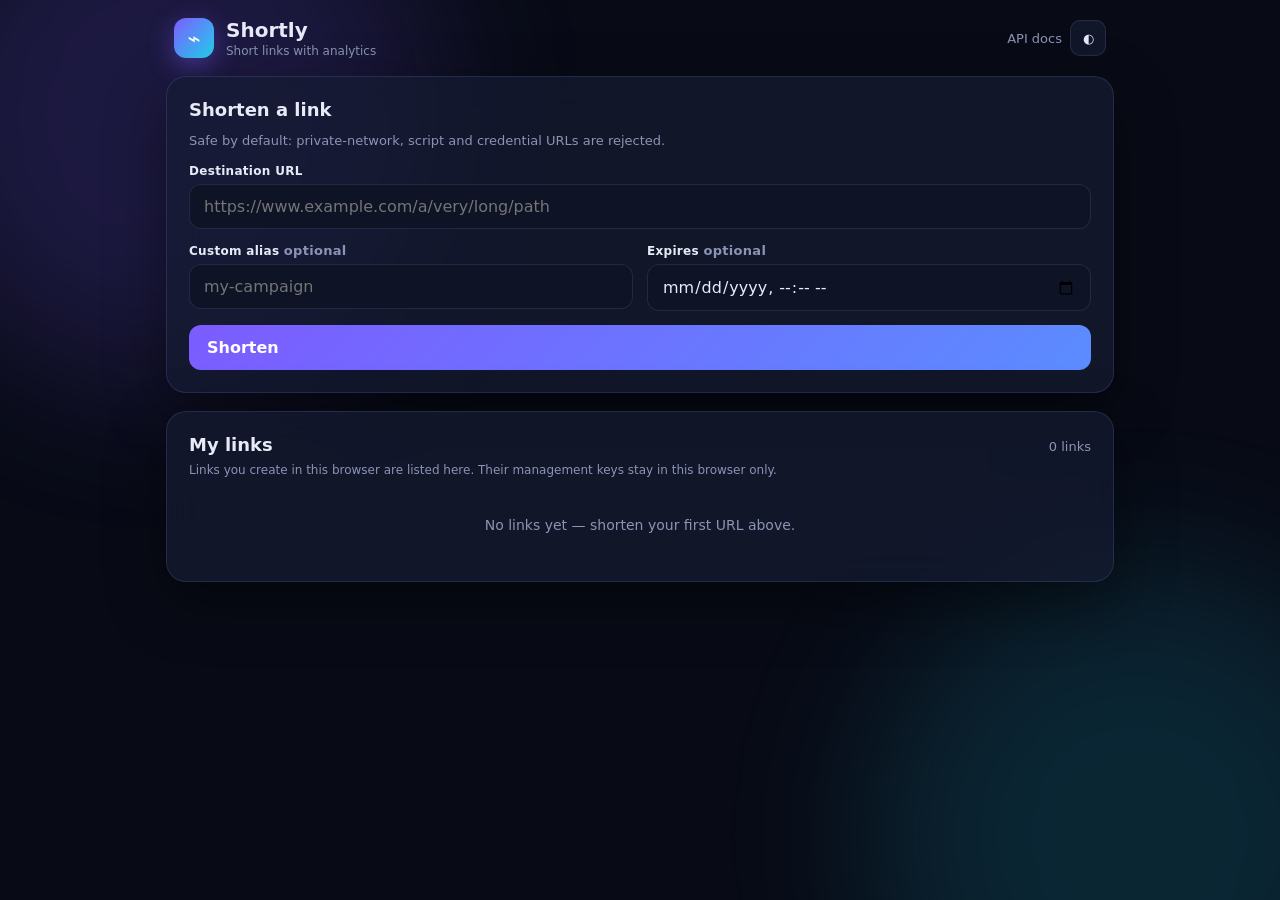
==== src/UrlShortener/UrlShortener.Api/wwwroot/ui/index.html @ 8083f528 "feat(shortener): web UI for creating, managing and analysing short links - Shortly UI served by the " ====
<!doctype html>
<html lang="en" data-theme="dark">
<head>
  <meta charset="utf-8">
  <meta name="viewport" content="width=device-width, initial-scale=1">
  <title>Shortly</title>
  <link rel="stylesheet" href="app.css">
</head>
<body>
  <div class="glow" aria-hidden="true"><span></span><span></span></div>

  <header class="bar">
    <div class="brand"><span class="mark" aria-hidden="true">⌁</span><div><h1>Shortly</h1><p>Short links with analytics</p></div></div>
    <nav class="row">
      <a class="link" href="/swagger" target="_blank" rel="noopener">API docs</a>
      <button class="icon" id="theme" type="button" aria-label="Toggle theme">◐</button>
    </nav>
  </header>

  <main class="wrap">
    <section class="card hero">
      <h2>Shorten a link</h2>
      <p class="muted">Safe by default: private-network, script and credential URLs are rejected.</p>
      <form id="createForm" autocomplete="off">
        <div class="field grow">
          <label for="url">Destination URL</label>
          <input id="url" type="url" required maxlength="2048" placeholder="https://www.example.com/a/very/long/path">
        </div>
        <div class="grid">
          <div class="field">
            <label for="alias">Custom alias <span class="muted">optional</span></label>
            <input id="alias" maxlength="32" pattern="[A-Za-z0-9_\-]{4,32}" placeholder="my-campaign">
          </div>
          <div class="field">
            <label for="expires">Expires <span class="muted">optional</span></label>
            <input id="expires" type="datetime-local">
          </div>
        </div>
        <button class="btn primary" type="submit" id="createBtn">Shorten</button>
      </form>
      <div id="result" class="result hidden">
        <div>
          <span class="muted">Your short link</span>
          <a id="resultLink" target="_blank" rel="noopener"></a>
        </div>
        <div class="row">
          <button class="btn" id="copyBtn" type="button">Copy</button>
          <a class="btn" id="openBtn" target="_blank" rel="noopener">Open</a>
        </div>
      </div>
    </section>

    <section class="card">
      <div class="head"><h2>My links</h2><span class="muted" id="count"></span></div>
      <p class="muted small">Links you create in this browser are listed here. Their management keys stay in this browser only.</p>
      <div id="links" class="links"></div>
    </section>

    <section class="card hidden" id="analytics">
      <div class="head"><h2 id="aTitle">Analytics</h2>
        <select id="window" aria-label="Window"><option value="7">7 days</option><option value="30">30 days</option><option value="90">90 days</option></select>
      </div>
      <div class="stats" id="stats"></div>
      <svg id="chart" role="img" aria-label="Daily clicks"></svg>
      <h3>Top referrers</h3>
      <ol id="referrers" class="referrers"></ol>
    </section>
  </main>

  <div id="toasts" class="toasts" aria-live="polite"></div>
  <script src="app.js"></script>
</body>
</html>
---- src/UrlShortener/UrlShortener.Api/wwwroot/ui/app.css ----
:root {
  --bg: #080b16; --card: rgba(22, 28, 50, 0.7); --stroke: rgba(148, 163, 255, 0.15); --text: #e8ebf7; --muted: #8c94b6;
  --accent: #7c5cff; --accent-2: #22d3ee; --ok: #34d399; --bad: #f87171; --warn: #fbbf24; --field: #0e1326;
  --shadow: 0 20px 60px rgba(0, 0, 0, 0.45); --font: "Inter", "Segoe UI", system-ui, sans-serif; --mono: "Cascadia Code", Consolas, monospace;
}
[data-theme="light"] {
  --bg: #eef1fb; --card: rgba(255, 255, 255, 0.82); --stroke: rgba(80, 90, 160, 0.16); --text: #141a33; --muted: #5d6585; --field: #fff;
  --shadow: 0 18px 50px rgba(40, 50, 110, 0.15);
}
* { box-sizing: border-box; }
body { margin: 0; font-family: var(--font); color: var(--text); background: var(--bg); min-height: 100vh; overflow-x: hidden; }
.glow { position: fixed; inset: 0; z-index: 0; pointer-events: none; filter: blur(80px); opacity: 0.55; }
.glow span { position: absolute; width: 42vw; height: 42vw; border-radius: 50%; animation: drift 20s ease-in-out infinite; }
.glow span:first-child { background: #7c5cff55; top: -12vw; left: -8vw; }
.glow span:last-child { background: #22d3ee40; bottom: -16vw; right: -10vw; animation-delay: -10s; }
@keyframes drift { 50% { transform: translate(5vw, 4vh) scale(1.12); } }

.bar { position: relative; z-index: 1; display: flex; justify-content: space-between; align-items: center; padding: 18px 24px; max-width: 980px; margin: 0 auto; }
.brand { display: flex; gap: 12px; align-items: center; }
.brand h1 { margin: 0; font-size: 20px; }
.brand p { margin: 2px 0 0; color: var(--muted); font-size: 12px; }
.mark { width: 40px; height: 40px; border-radius: 12px; display: grid; place-items: center; font-size: 22px; color: #fff;
  background: linear-gradient(135deg, var(--accent), var(--accent-2)); box-shadow: 0 8px 26px rgba(124, 92, 255, 0.45); animation: pulse 3s ease-in-out infinite; }
@keyframes pulse { 50% { transform: scale(1.06); } }
.row { display: flex; gap: 8px; align-items: center; flex-wrap: wrap; }
.link { color: var(--muted); text-decoration: none; font-size: 13px; }
.link:hover { color: var(--text); }

.wrap { position: relative; z-index: 1; max-width: 980px; margin: 0 auto; padding: 0 16px 48px; display: flex; flex-direction: column; gap: 18px; }
.card { background: var(--card); border: 1px solid var(--stroke); border-radius: 20px; padding: 22px; backdrop-filter: blur(18px); box-shadow: var(--shadow); animation: rise 0.4s ease both; }
.card h2 { margin: 0 0 4px; font-size: 18px; }
.card h3 { margin: 18px 0 8px; font-size: 13px; text-transform: uppercase; letter-spacing: 1px; color: var(--muted); }
.head { display: flex; justify-content: space-between; align-items: center; gap: 10px; }
.muted { color: var(--muted); font-size: 13px; }
.small { font-size: 12px; margin: 4px 0 14px; }
.hidden { display: none !important; }
@keyframes rise { from { opacity: 0; transform: translateY(10px); } }

form { display: flex; flex-direction: column; gap: 14px; margin-top: 16px; }
.grid { display: grid; grid-template-columns: 1fr 1fr; gap: 14px; }
.field { display: flex; flex-direction: column; gap: 6px; }
label { font-size: 12px; font-weight: 600; letter-spacing: 0.3px; }
input, select { font: inherit; padding: 12px 14px; border-radius: 12px; border: 1px solid var(--stroke); background: var(--field); color: var(--text); transition: border-color 0.2s, box-shadow 0.2s; }
input:focus, select:focus { outline: none; border-color: var(--accent); box-shadow: 0 0 0 4px rgba(124, 92, 255, 0.18); }
.btn { font: inherit; cursor: pointer; border: 1px solid var(--stroke); background: var(--card); color: var(--text); padding: 10px 16px; border-radius: 12px; text-decoration: none; transition: transform 0.15s, box-shadow 0.2s; display: inline-flex; align-items: center; gap: 6px; }
.btn:hover { transform: translateY(-1px); box-shadow: 0 8px 22px rgba(124, 92, 255, 0.25); }
.btn.primary { background: linear-gradient(135deg, var(--accent), #5b8cff); color: #fff; border: 0; font-weight: 600; padding: 13px 18px; }
.btn.danger { color: var(--bad); border-color: rgba(248, 113, 113, 0.45); background: transparent; }
.btn.small { padding: 6px 11px; font-size: 12px; }
.btn:disabled { opacity: 0.5; pointer-events: none; }
.icon { width: 36px; height: 36px; border-radius: 10px; border: 1px solid var(--stroke); background: var(--card); color: var(--text); cursor: pointer; }

.result { margin-top: 18px; padding: 16px; border-radius: 14px; display: flex; justify-content: space-between; align-items: center; gap: 12px; flex-wrap: wrap;
  background: linear-gradient(120deg, rgba(52, 211, 153, 0.14), rgba(34, 211, 238, 0.1)); border: 1px solid rgba(52, 211, 153, 0.4); animation: rise 0.35s ease both; }
.result a#resultLink { display: block; font-size: 20px; font-weight: 700; color: var(--ok); text-decoration: none; margin-top: 4px; word-break: break-all; }

.links { display: flex; flex-direction: column; gap: 10px; }
.item { display: grid; grid-template-columns: 1fr auto; gap: 12px; align-items: center; padding: 14px; border-radius: 14px; border: 1px solid var(--stroke); background: var(--field); animation: rise 0.3s ease both; }
.item .code { font-weight: 700; font-size: 15px; color: var(--accent-2); text-decoration: none; }
.item .target { color: var(--muted); font-size: 12px; margin-top: 3px; word-break: break-all; }
.item .meta { display: flex; gap: 8px; margin-top: 8px; flex-wrap: wrap; }
.pill { font-size: 11px; padding: 3px 9px; border-radius: 999px; background: var(--stroke); color: var(--muted); }
.pill.on { background: rgba(52, 211, 153, 0.16); color: var(--ok); }
.pill.off { background: rgba(248, 113, 113, 0.16); color: var(--bad); }
.empty { text-align: center; padding: 26px; color: var(--muted); font-size: 14px; }

.stats { display: grid; grid-template-columns: repeat(auto-fit, minmax(140px, 1fr)); gap: 12px; margin: 16px 0; }
.stat { padding: 14px; border-radius: 14px; background: var(--field); border: 1px solid var(--stroke); }
.stat b { display: block; font-size: 26px; font-variant-numeric: tabular-nums; }
.stat span { font-size: 11px; color: var(--muted); text-transform: uppercase; letter-spacing: 0.8px; }
#chart { width: 100%; height: 200px; display: block; }
.bar-rect { fill: url(#bars); transform-origin: bottom; animation: grow 0.6s cubic-bezier(0.2, 1.2, 0.4, 1) both; }
@keyframes grow { from { transform: scaleY(0); } }
.axis { fill: var(--muted); font-size: 10px; font-family: var(--font); }
.referrers { margin: 0; padding-left: 20px; color: var(--muted); font-size: 13px; line-height: 1.9; }
.referrers b { color: var(--text); }

.toasts { position: fixed; bottom: 16px; right: 16px; display: flex; flex-direction: column; gap: 8px; z-index: 10; }
.toast { padding: 12px 16px; border-radius: 12px; background: var(--card); border: 1px solid var(--stroke); box-shadow: var(--shadow); font-size: 13px; max-width: 340px; animation: rise 0.3s ease both; backdrop-filter: blur(14px); }
.toast.ok { border-color: rgba(52, 211, 153, 0.6); }
.toast.bad { border-color: rgba(248, 113, 113, 0.6); }

@media (max-width: 640px) { .grid { grid-template-columns: 1fr; } .item { grid-template-columns: 1fr; } .bar { padding: 16px; } }
@media (prefers-reduced-motion: reduce) { *, *::before, *::after { animation: none !important; transition: none !important; } }
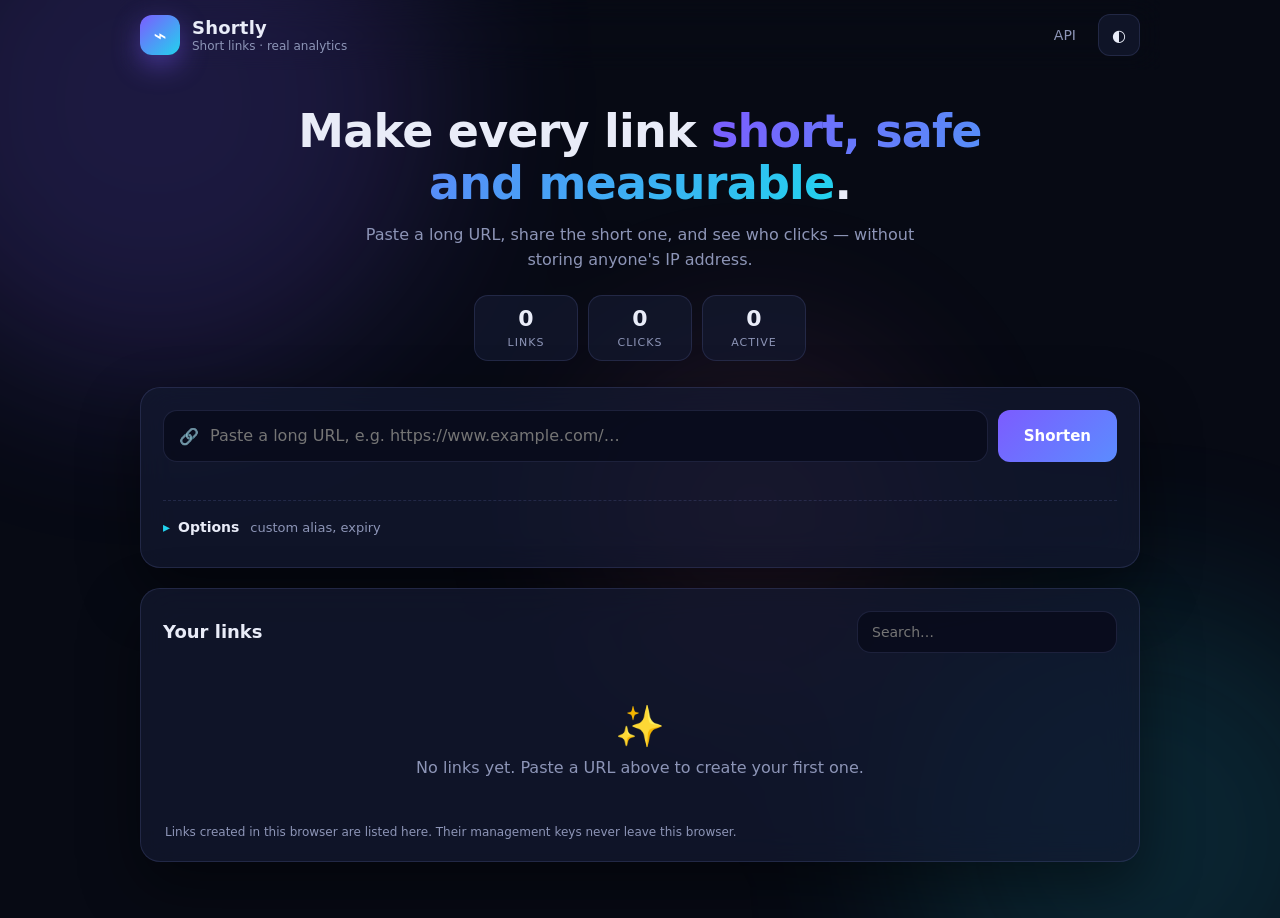
==== commit 239d3901: "feat(ui): redesigned Shortly web app and mobile-responsive dashboard - Shortly: hero with live count" ====
--- a/src/UrlShortener/UrlShortener.Api/wwwroot/ui/index.html
+++ b/src/UrlShortener/UrlShortener.Api/wwwroot/ui/index.html
@@ -2,70 +2,114 @@
 <html lang="en" data-theme="dark">
 <head>
   <meta charset="utf-8">
-  <meta name="viewport" content="width=device-width, initial-scale=1">
+  <meta name="viewport" content="width=device-width, initial-scale=1, viewport-fit=cover">
+  <meta name="theme-color" content="#080b16">
   <title>Shortly</title>
   <link rel="stylesheet" href="app.css">
 </head>
 <body>
-  <div class="glow" aria-hidden="true"><span></span><span></span></div>
+  <div class="glow" aria-hidden="true"><span></span><span></span><span></span></div>
 
   <header class="bar">
-    <div class="brand"><span class="mark" aria-hidden="true">⌁</span><div><h1>Shortly</h1><p>Short links with analytics</p></div></div>
-    <nav class="row">
-      <a class="link" href="/swagger" target="_blank" rel="noopener">API docs</a>
-      <button class="icon" id="theme" type="button" aria-label="Toggle theme">◐</button>
+    <a class="brand" href="/ui/" aria-label="Shortly home">
+      <span class="mark" aria-hidden="true">⌁</span>
+      <span><strong>Shortly</strong><small>Short links · real analytics</small></span>
+    </a>
+    <nav class="nav">
+      <a class="nav-link" href="/swagger" target="_blank" rel="noopener">API</a>
+      <button class="icon-btn" id="theme" type="button" aria-label="Toggle light and dark theme">◐</button>
     </nav>
   </header>
 
   <main class="wrap">
-    <section class="card hero">
-      <h2>Shorten a link</h2>
-      <p class="muted">Safe by default: private-network, script and credential URLs are rejected.</p>
-      <form id="createForm" autocomplete="off">
-        <div class="field grow">
-          <label for="url">Destination URL</label>
-          <input id="url" type="url" required maxlength="2048" placeholder="https://www.example.com/a/very/long/path">
+    <section class="hero">
+      <h1>Make every link <span class="grad">short, safe and measurable</span>.</h1>
+      <p>Paste a long URL, share the short one, and see who clicks — without storing anyone's IP address.</p>
+      <div class="summary" id="summary">
+        <div><b id="sumLinks">0</b><span>links</span></div>
+        <div><b id="sumClicks">0</b><span>clicks</span></div>
+        <div><b id="sumActive">0</b><span>active</span></div>
+      </div>
+    </section>
+
+    <section class="card create" aria-labelledby="createTitle">
+      <h2 id="createTitle" class="sr-only">Shorten a link</h2>
+      <form id="createForm" autocomplete="off" novalidate>
+        <div class="url-row">
+          <label class="sr-only" for="url">Destination URL</label>
+          <div class="input-icon">
+            <span aria-hidden="true">🔗</span>
+            <input id="url" type="url" inputmode="url" required maxlength="2048" placeholder="Paste a long URL, e.g. https://www.example.com/…">
+          </div>
+          <button class="btn primary" type="submit" id="createBtn"><span class="spinner" aria-hidden="true"></span><span class="label">Shorten</span></button>
         </div>
-        <div class="grid">
-          <div class="field">
-            <label for="alias">Custom alias <span class="muted">optional</span></label>
-            <input id="alias" maxlength="32" pattern="[A-Za-z0-9_\-]{4,32}" placeholder="my-campaign">
+        <p class="hint" id="urlHint" aria-live="polite"></p>
+
+        <details class="options" id="options">
+          <summary>Options <span class="muted">custom alias, expiry</span></summary>
+          <div class="grid">
+            <div class="field">
+              <label for="alias">Custom alias</label>
+              <div class="prefix"><span id="aliasPrefix"></span><input id="alias" maxlength="32" placeholder="my-campaign" autocapitalize="off" spellcheck="false"></div>
+              <small class="muted">4–32 letters, digits, - or _</small>
+            </div>
+            <div class="field">
+              <label for="expires">Expires</label>
+              <input id="expires" type="datetime-local">
+              <small class="muted">Leave empty to keep it forever</small>
+            </div>
           </div>
-          <div class="field">
-            <label for="expires">Expires <span class="muted">optional</span></label>
-            <input id="expires" type="datetime-local">
-          </div>
+        </details>
+      </form>
+
+      <div id="result" class="result hidden" role="status">
+        <div class="result-main">
+          <span class="eyebrow">Your short link is ready</span>
+          <a id="resultLink" target="_blank" rel="noopener"></a>
+          <span class="muted small" id="resultTarget"></span>
         </div>
-        <button class="btn primary" type="submit" id="createBtn">Shorten</button>
-      </form>
-      <div id="result" class="result hidden">
-        <div>
-          <span class="muted">Your short link</span>
-          <a id="resultLink" target="_blank" rel="noopener"></a>
-        </div>
-        <div class="row">
+        <div class="result-actions">
           <button class="btn" id="copyBtn" type="button">Copy</button>
-          <a class="btn" id="openBtn" target="_blank" rel="noopener">Open</a>
+          <a class="btn" id="openBtn" target="_blank" rel="noopener">Open ↗</a>
         </div>
       </div>
     </section>
 
-    <section class="card">
-      <div class="head"><h2>My links</h2><span class="muted" id="count"></span></div>
-      <p class="muted small">Links you create in this browser are listed here. Their management keys stay in this browser only.</p>
-      <div id="links" class="links"></div>
-    </section>
-
-    <section class="card hidden" id="analytics">
-      <div class="head"><h2 id="aTitle">Analytics</h2>
-        <select id="window" aria-label="Window"><option value="7">7 days</option><option value="30">30 days</option><option value="90">90 days</option></select>
+    <section class="card" aria-labelledby="linksTitle">
+      <div class="section-head">
+        <h2 id="linksTitle">Your links</h2>
+        <div class="search">
+          <label class="sr-only" for="filter">Filter links</label>
+          <input id="filter" type="search" placeholder="Search…">
+        </div>
       </div>
-      <div class="stats" id="stats"></div>
-      <svg id="chart" role="img" aria-label="Daily clicks"></svg>
-      <h3>Top referrers</h3>
-      <ol id="referrers" class="referrers"></ol>
+      <div id="links" class="links" aria-live="polite">
+        <div class="skeleton"></div><div class="skeleton"></div>
+      </div>
+      <p class="footnote">Links created in this browser are listed here. Their management keys never leave this browser.</p>
     </section>
   </main>
+
+  <dialog id="analytics" class="sheet" aria-labelledby="aTitle">
+    <div class="sheet-head">
+      <div>
+        <span class="eyebrow">Analytics</span>
+        <h2 id="aTitle"></h2>
+        <a id="aTarget" class="muted small" target="_blank" rel="noopener"></a>
+      </div>
+      <div class="sheet-tools">
+        <label class="sr-only" for="window">Time window</label>
+        <select id="window"><option value="7">7 days</option><option value="30">30 days</option><option value="90">90 days</option></select>
+        <button class="icon-btn" id="closeSheet" type="button" aria-label="Close analytics">✕</button>
+      </div>
+    </div>
+    <div class="stats" id="stats"></div>
+    <div class="chart-card">
+      <svg id="chart" role="img" aria-label="Clicks per day"></svg>
+    </div>
+    <h3>Top referrers</h3>
+    <ul id="referrers" class="referrers"></ul>
+  </dialog>
 
   <div id="toasts" class="toasts" aria-live="polite"></div>
   <script src="app.js"></script>
--- a/src/UrlShortener/UrlShortener.Api/wwwroot/ui/app.css
+++ b/src/UrlShortener/UrlShortener.Api/wwwroot/ui/app.css
@@ -1,84 +1,249 @@
 :root {
-  --bg: #080b16; --card: rgba(22, 28, 50, 0.7); --stroke: rgba(148, 163, 255, 0.15); --text: #e8ebf7; --muted: #8c94b6;
-  --accent: #7c5cff; --accent-2: #22d3ee; --ok: #34d399; --bad: #f87171; --warn: #fbbf24; --field: #0e1326;
-  --shadow: 0 20px 60px rgba(0, 0, 0, 0.45); --font: "Inter", "Segoe UI", system-ui, sans-serif; --mono: "Cascadia Code", Consolas, monospace;
-}
+  --bg: #070a14;
+  --surface: rgba(20, 26, 48, 0.72);
+  --surface-2: rgba(30, 38, 66, 0.78);
+  --field: rgba(9, 13, 28, 0.9);
+  --stroke: rgba(148, 163, 255, 0.14);
+  --text: #e9ecf8;
+  --muted: #8d95b7;
+  --accent: #7c5cff;
+  --accent-2: #22d3ee;
+  --ok: #34d399;
+  --bad: #f87171;
+  --warn: #fbbf24;
+  --radius: 20px;
+  --shadow: 0 24px 60px rgba(0, 0, 0, 0.45);
+  --font: "Inter", "Segoe UI", system-ui, -apple-system, sans-serif;
+  --mono: "Cascadia Code", "JetBrains Mono", Consolas, monospace;
+}
+
 [data-theme="light"] {
-  --bg: #eef1fb; --card: rgba(255, 255, 255, 0.82); --stroke: rgba(80, 90, 160, 0.16); --text: #141a33; --muted: #5d6585; --field: #fff;
-  --shadow: 0 18px 50px rgba(40, 50, 110, 0.15);
-}
+  --bg: #eef1fb;
+  --surface: rgba(255, 255, 255, 0.82);
+  --surface-2: rgba(255, 255, 255, 0.95);
+  --field: #ffffff;
+  --stroke: rgba(70, 82, 160, 0.16);
+  --text: #121833;
+  --muted: #5b6488;
+  --shadow: 0 20px 50px rgba(40, 50, 110, 0.14);
+}
+
 * { box-sizing: border-box; }
-body { margin: 0; font-family: var(--font); color: var(--text); background: var(--bg); min-height: 100vh; overflow-x: hidden; }
-.glow { position: fixed; inset: 0; z-index: 0; pointer-events: none; filter: blur(80px); opacity: 0.55; }
-.glow span { position: absolute; width: 42vw; height: 42vw; border-radius: 50%; animation: drift 20s ease-in-out infinite; }
-.glow span:first-child { background: #7c5cff55; top: -12vw; left: -8vw; }
-.glow span:last-child { background: #22d3ee40; bottom: -16vw; right: -10vw; animation-delay: -10s; }
+html { -webkit-text-size-adjust: 100%; }
+body {
+  margin: 0;
+  min-height: 100vh;
+  font-family: var(--font);
+  color: var(--text);
+  background: var(--bg);
+  overflow-x: hidden;
+  padding: env(safe-area-inset-top) env(safe-area-inset-right) env(safe-area-inset-bottom) env(safe-area-inset-left);
+}
+a { color: inherit; }
+.sr-only { position: absolute; width: 1px; height: 1px; overflow: hidden; clip: rect(0 0 0 0); white-space: nowrap; }
+.hidden { display: none !important; }
+.muted { color: var(--muted); }
+.small { font-size: 12px; }
+.eyebrow { font-size: 11px; letter-spacing: 1.2px; text-transform: uppercase; color: var(--accent-2); font-weight: 600; }
+
+.glow { position: fixed; inset: 0; z-index: 0; pointer-events: none; filter: blur(90px); opacity: 0.6; }
+.glow span { position: absolute; border-radius: 50%; animation: drift 22s ease-in-out infinite; }
+.glow span:nth-child(1) { width: 44vw; height: 44vw; background: #7c5cff50; top: -14vw; left: -10vw; }
+.glow span:nth-child(2) { width: 38vw; height: 38vw; background: #22d3ee3a; bottom: -14vw; right: -8vw; animation-delay: -8s; }
+.glow span:nth-child(3) { width: 26vw; height: 26vw; background: #f472b630; top: 38vh; left: 46vw; animation-delay: -15s; }
 @keyframes drift { 50% { transform: translate(5vw, 4vh) scale(1.12); } }
 
-.bar { position: relative; z-index: 1; display: flex; justify-content: space-between; align-items: center; padding: 18px 24px; max-width: 980px; margin: 0 auto; }
-.brand { display: flex; gap: 12px; align-items: center; }
-.brand h1 { margin: 0; font-size: 20px; }
-.brand p { margin: 2px 0 0; color: var(--muted); font-size: 12px; }
-.mark { width: 40px; height: 40px; border-radius: 12px; display: grid; place-items: center; font-size: 22px; color: #fff;
-  background: linear-gradient(135deg, var(--accent), var(--accent-2)); box-shadow: 0 8px 26px rgba(124, 92, 255, 0.45); animation: pulse 3s ease-in-out infinite; }
-@keyframes pulse { 50% { transform: scale(1.06); } }
-.row { display: flex; gap: 8px; align-items: center; flex-wrap: wrap; }
-.link { color: var(--muted); text-decoration: none; font-size: 13px; }
-.link:hover { color: var(--text); }
-
-.wrap { position: relative; z-index: 1; max-width: 980px; margin: 0 auto; padding: 0 16px 48px; display: flex; flex-direction: column; gap: 18px; }
-.card { background: var(--card); border: 1px solid var(--stroke); border-radius: 20px; padding: 22px; backdrop-filter: blur(18px); box-shadow: var(--shadow); animation: rise 0.4s ease both; }
-.card h2 { margin: 0 0 4px; font-size: 18px; }
-.card h3 { margin: 18px 0 8px; font-size: 13px; text-transform: uppercase; letter-spacing: 1px; color: var(--muted); }
-.head { display: flex; justify-content: space-between; align-items: center; gap: 10px; }
-.muted { color: var(--muted); font-size: 13px; }
-.small { font-size: 12px; margin: 4px 0 14px; }
-.hidden { display: none !important; }
-@keyframes rise { from { opacity: 0; transform: translateY(10px); } }
-
-form { display: flex; flex-direction: column; gap: 14px; margin-top: 16px; }
-.grid { display: grid; grid-template-columns: 1fr 1fr; gap: 14px; }
+.bar {
+  position: sticky; top: 0; z-index: 5;
+  display: flex; justify-content: space-between; align-items: center; gap: 12px;
+  max-width: 1040px; margin: 0 auto; padding: 14px 20px;
+  backdrop-filter: blur(16px);
+}
+.brand { display: flex; align-items: center; gap: 12px; text-decoration: none; }
+.brand strong { display: block; font-size: 18px; letter-spacing: 0.2px; }
+.brand small { display: block; color: var(--muted); font-size: 12px; margin-top: 1px; }
+.mark {
+  width: 40px; height: 40px; border-radius: 12px; display: grid; place-items: center;
+  font-size: 22px; color: #fff; flex: none;
+  background: linear-gradient(135deg, var(--accent), var(--accent-2));
+  box-shadow: 0 10px 28px rgba(124, 92, 255, 0.45);
+}
+.nav { display: flex; align-items: center; gap: 10px; }
+.nav-link { text-decoration: none; color: var(--muted); font-size: 14px; padding: 10px 12px; border-radius: 10px; }
+.nav-link:hover { color: var(--text); background: var(--surface); }
+.icon-btn {
+  width: 42px; height: 42px; border-radius: 12px; border: 1px solid var(--stroke);
+  background: var(--surface); color: var(--text); font-size: 16px; cursor: pointer;
+}
+
+.wrap { position: relative; z-index: 1; max-width: 1040px; margin: 0 auto; padding: 8px 20px 56px; display: flex; flex-direction: column; gap: 20px; }
+
+.hero { text-align: center; padding: 28px 0 6px; animation: rise 0.5s ease both; }
+.hero h1 { margin: 0 auto; max-width: 760px; font-size: clamp(28px, 5vw, 46px); line-height: 1.12; letter-spacing: -0.8px; }
+.grad { background: linear-gradient(120deg, var(--accent), var(--accent-2)); -webkit-background-clip: text; background-clip: text; color: transparent; }
+.hero p { margin: 14px auto 0; max-width: 560px; color: var(--muted); font-size: 16px; line-height: 1.55; }
+.summary { display: inline-flex; gap: 10px; margin-top: 22px; flex-wrap: wrap; justify-content: center; }
+.summary div { min-width: 104px; padding: 10px 16px; border-radius: 14px; background: var(--surface); border: 1px solid var(--stroke); backdrop-filter: blur(12px); }
+.summary b { display: block; font-size: 22px; font-variant-numeric: tabular-nums; }
+.summary span { font-size: 11px; color: var(--muted); text-transform: uppercase; letter-spacing: 1px; }
+
+.card {
+  background: var(--surface); border: 1px solid var(--stroke); border-radius: var(--radius);
+  padding: 22px; backdrop-filter: blur(18px) saturate(140%); box-shadow: var(--shadow);
+  animation: rise 0.45s ease both;
+}
+.card h2 { margin: 0; font-size: 18px; }
+@keyframes rise { from { opacity: 0; transform: translateY(12px); } }
+
+.url-row { display: flex; gap: 10px; }
+.input-icon { position: relative; flex: 1; min-width: 0; }
+.input-icon span { position: absolute; left: 16px; top: 50%; transform: translateY(-50%); font-size: 16px; opacity: 0.8; }
+.input-icon input { padding-left: 46px; }
+input, select {
+  width: 100%; font: inherit; font-size: 16px; color: var(--text);
+  background: var(--field); border: 1px solid var(--stroke); border-radius: 14px;
+  padding: 14px 16px; min-height: 52px; transition: border-color 0.2s, box-shadow 0.2s;
+}
+input:focus, select:focus { outline: none; border-color: var(--accent); box-shadow: 0 0 0 4px rgba(124, 92, 255, 0.2); }
+input[aria-invalid="true"] { border-color: var(--bad); box-shadow: 0 0 0 4px rgba(248, 113, 113, 0.15); }
+input[type="search"] { min-height: 42px; padding: 10px 14px; font-size: 14px; }
+.hint { min-height: 18px; margin: 8px 4px 0; font-size: 13px; color: var(--bad); }
+
+.btn {
+  display: inline-flex; align-items: center; justify-content: center; gap: 8px;
+  min-height: 44px; padding: 10px 16px; border-radius: 12px; font: inherit; font-size: 14px;
+  border: 1px solid var(--stroke); background: var(--surface-2); color: var(--text);
+  text-decoration: none; cursor: pointer; white-space: nowrap;
+  transition: transform 0.15s, box-shadow 0.2s, background 0.2s;
+}
+.btn:hover { transform: translateY(-1px); box-shadow: 0 10px 24px rgba(124, 92, 255, 0.22); }
+.btn:active { transform: translateY(0); }
+.btn.primary { min-height: 52px; padding: 0 26px; border: 0; color: #fff; font-weight: 700; font-size: 15px; background: linear-gradient(135deg, var(--accent), #5b8cff); }
+.btn.ghost { background: transparent; }
+.btn.danger { color: var(--bad); border-color: rgba(248, 113, 113, 0.4); background: transparent; }
+.btn.done { border-color: rgba(52, 211, 153, 0.6); color: var(--ok); }
+.btn:disabled { opacity: 0.55; pointer-events: none; }
+.spinner { width: 16px; height: 16px; border-radius: 50%; border: 2px solid rgba(255, 255, 255, 0.4); border-top-color: #fff; display: none; animation: spin 0.7s linear infinite; }
+.btn.loading .spinner { display: inline-block; }
+@keyframes spin { to { transform: rotate(360deg); } }
+
+.options { margin-top: 12px; border-top: 1px dashed var(--stroke); padding-top: 12px; }
+.options summary { cursor: pointer; font-weight: 600; font-size: 14px; list-style: none; padding: 6px 0; min-height: 32px; }
+.options summary::-webkit-details-marker { display: none; }
+.options summary::before { content: "▸"; display: inline-block; margin-right: 8px; transition: transform 0.2s; color: var(--accent-2); }
+.options[open] summary::before { transform: rotate(90deg); }
+.options summary .muted { font-weight: 400; font-size: 13px; margin-left: 6px; }
+.grid { display: grid; grid-template-columns: repeat(auto-fit, minmax(220px, 1fr)); gap: 16px; margin-top: 12px; }
 .field { display: flex; flex-direction: column; gap: 6px; }
-label { font-size: 12px; font-weight: 600; letter-spacing: 0.3px; }
-input, select { font: inherit; padding: 12px 14px; border-radius: 12px; border: 1px solid var(--stroke); background: var(--field); color: var(--text); transition: border-color 0.2s, box-shadow 0.2s; }
-input:focus, select:focus { outline: none; border-color: var(--accent); box-shadow: 0 0 0 4px rgba(124, 92, 255, 0.18); }
-.btn { font: inherit; cursor: pointer; border: 1px solid var(--stroke); background: var(--card); color: var(--text); padding: 10px 16px; border-radius: 12px; text-decoration: none; transition: transform 0.15s, box-shadow 0.2s; display: inline-flex; align-items: center; gap: 6px; }
-.btn:hover { transform: translateY(-1px); box-shadow: 0 8px 22px rgba(124, 92, 255, 0.25); }
-.btn.primary { background: linear-gradient(135deg, var(--accent), #5b8cff); color: #fff; border: 0; font-weight: 600; padding: 13px 18px; }
-.btn.danger { color: var(--bad); border-color: rgba(248, 113, 113, 0.45); background: transparent; }
-.btn.small { padding: 6px 11px; font-size: 12px; }
-.btn:disabled { opacity: 0.5; pointer-events: none; }
-.icon { width: 36px; height: 36px; border-radius: 10px; border: 1px solid var(--stroke); background: var(--card); color: var(--text); cursor: pointer; }
-
-.result { margin-top: 18px; padding: 16px; border-radius: 14px; display: flex; justify-content: space-between; align-items: center; gap: 12px; flex-wrap: wrap;
-  background: linear-gradient(120deg, rgba(52, 211, 153, 0.14), rgba(34, 211, 238, 0.1)); border: 1px solid rgba(52, 211, 153, 0.4); animation: rise 0.35s ease both; }
-.result a#resultLink { display: block; font-size: 20px; font-weight: 700; color: var(--ok); text-decoration: none; margin-top: 4px; word-break: break-all; }
-
+.field label { font-size: 13px; font-weight: 600; }
+.field small { font-size: 12px; }
+.prefix { display: flex; align-items: stretch; border-radius: 14px; overflow: hidden; border: 1px solid var(--stroke); background: var(--field); }
+.prefix:focus-within { border-color: var(--accent); box-shadow: 0 0 0 4px rgba(124, 92, 255, 0.2); }
+.prefix span { display: flex; align-items: center; padding: 0 4px 0 14px; color: var(--muted); font-size: 14px; white-space: nowrap; max-width: 46%; overflow: hidden; text-overflow: ellipsis; }
+.prefix input { border: 0; border-radius: 0; box-shadow: none; padding-left: 2px; background: transparent; }
+.prefix input:focus { box-shadow: none; }
+
+.result {
+  margin-top: 18px; padding: 18px; border-radius: 16px; display: flex; gap: 16px; align-items: center; justify-content: space-between;
+  background: linear-gradient(120deg, rgba(52, 211, 153, 0.16), rgba(34, 211, 238, 0.1));
+  border: 1px solid rgba(52, 211, 153, 0.45); animation: pop 0.45s cubic-bezier(0.2, 1.3, 0.4, 1) both;
+}
+@keyframes pop { from { opacity: 0; transform: scale(0.96); } }
+.result-main { display: flex; flex-direction: column; gap: 4px; min-width: 0; }
+.result-main a { font-size: 22px; font-weight: 800; color: var(--ok); text-decoration: none; word-break: break-all; }
+.result-main a:hover { text-decoration: underline; }
+.result-main .small { overflow: hidden; text-overflow: ellipsis; white-space: nowrap; }
+.result-actions { display: flex; gap: 8px; flex: none; }
+
+.section-head { display: flex; justify-content: space-between; align-items: center; gap: 12px; margin-bottom: 16px; }
+.search { width: min(260px, 50%); }
 .links { display: flex; flex-direction: column; gap: 10px; }
-.item { display: grid; grid-template-columns: 1fr auto; gap: 12px; align-items: center; padding: 14px; border-radius: 14px; border: 1px solid var(--stroke); background: var(--field); animation: rise 0.3s ease both; }
-.item .code { font-weight: 700; font-size: 15px; color: var(--accent-2); text-decoration: none; }
-.item .target { color: var(--muted); font-size: 12px; margin-top: 3px; word-break: break-all; }
-.item .meta { display: flex; gap: 8px; margin-top: 8px; flex-wrap: wrap; }
-.pill { font-size: 11px; padding: 3px 9px; border-radius: 999px; background: var(--stroke); color: var(--muted); }
+.link-item {
+  display: grid; grid-template-columns: auto 1fr auto; gap: 14px; align-items: center;
+  padding: 14px; border-radius: 16px; background: var(--surface-2); border: 1px solid var(--stroke);
+  animation: rise 0.35s ease both; transition: border-color 0.2s, transform 0.2s;
+}
+.link-item:hover { border-color: rgba(124, 92, 255, 0.45); }
+.avatar {
+  width: 44px; height: 44px; border-radius: 12px; display: grid; place-items: center; font-weight: 800; font-size: 18px; color: #fff;
+  background: linear-gradient(135deg, #5b8cff, var(--accent));
+}
+.link-item.inactive .avatar { background: linear-gradient(135deg, #4b5374, #2f3550); }
+.link-body { min-width: 0; }
+.link-body .short { font-weight: 700; font-size: 15px; color: var(--accent-2); text-decoration: none; display: inline-block; max-width: 100%; overflow: hidden; text-overflow: ellipsis; white-space: nowrap; vertical-align: bottom; }
+.link-body .short:hover { text-decoration: underline; }
+.link-body .target { color: var(--muted); font-size: 13px; margin-top: 3px; overflow: hidden; text-overflow: ellipsis; white-space: nowrap; }
+.meta { display: flex; gap: 6px; margin-top: 8px; flex-wrap: wrap; }
+.pill { font-size: 11px; font-weight: 600; padding: 4px 9px; border-radius: 999px; background: var(--stroke); color: var(--muted); }
 .pill.on { background: rgba(52, 211, 153, 0.16); color: var(--ok); }
 .pill.off { background: rgba(248, 113, 113, 0.16); color: var(--bad); }
-.empty { text-align: center; padding: 26px; color: var(--muted); font-size: 14px; }
-
-.stats { display: grid; grid-template-columns: repeat(auto-fit, minmax(140px, 1fr)); gap: 12px; margin: 16px 0; }
-.stat { padding: 14px; border-radius: 14px; background: var(--field); border: 1px solid var(--stroke); }
+.actions { display: flex; gap: 6px; }
+.actions .btn { min-height: 40px; padding: 8px 12px; font-size: 13px; }
+
+.empty { text-align: center; padding: 34px 16px; color: var(--muted); }
+.empty .big { font-size: 40px; display: block; margin-bottom: 8px; animation: float 3s ease-in-out infinite; }
+@keyframes float { 50% { transform: translateY(-6px); } }
+.skeleton { height: 76px; border-radius: 16px; background: linear-gradient(90deg, var(--surface-2), var(--stroke), var(--surface-2)); background-size: 200% 100%; animation: shimmer 1.2s linear infinite; }
+@keyframes shimmer { to { background-position: -200% 0; } }
+.footnote { margin: 14px 2px 0; font-size: 12px; color: var(--muted); }
+
+.sheet {
+  width: min(760px, 94vw); max-height: 88vh; overflow: auto; padding: 22px; color: var(--text);
+  background: var(--bg); border: 1px solid var(--stroke); border-radius: 24px; box-shadow: var(--shadow);
+}
+.sheet::backdrop { background: rgba(4, 6, 14, 0.62); backdrop-filter: blur(5px); }
+.sheet[open] { animation: pop 0.3s ease both; }
+.sheet-head { display: flex; justify-content: space-between; gap: 12px; align-items: flex-start; }
+.sheet-head h2 { margin: 4px 0 2px; font-size: 22px; word-break: break-all; }
+.sheet-head a { display: block; max-width: 420px; overflow: hidden; text-overflow: ellipsis; white-space: nowrap; text-decoration: none; }
+.sheet-tools { display: flex; gap: 8px; align-items: center; flex: none; }
+.sheet-tools select { min-height: 42px; padding: 8px 12px; font-size: 14px; width: auto; }
+.stats { display: grid; grid-template-columns: repeat(4, 1fr); gap: 10px; margin: 18px 0; }
+.stat { padding: 14px; border-radius: 16px; background: var(--surface); border: 1px solid var(--stroke); }
 .stat b { display: block; font-size: 26px; font-variant-numeric: tabular-nums; }
 .stat span { font-size: 11px; color: var(--muted); text-transform: uppercase; letter-spacing: 0.8px; }
-#chart { width: 100%; height: 200px; display: block; }
-.bar-rect { fill: url(#bars); transform-origin: bottom; animation: grow 0.6s cubic-bezier(0.2, 1.2, 0.4, 1) both; }
+.chart-card { padding: 12px; border-radius: 16px; background: var(--surface); border: 1px solid var(--stroke); }
+#chart { display: block; width: 100%; height: auto; }
+.bar-rect { fill: url(#bars); transform-box: fill-box; transform-origin: bottom; animation: grow 0.7s cubic-bezier(0.2, 1.2, 0.4, 1) both; }
 @keyframes grow { from { transform: scaleY(0); } }
-.axis { fill: var(--muted); font-size: 10px; font-family: var(--font); }
-.referrers { margin: 0; padding-left: 20px; color: var(--muted); font-size: 13px; line-height: 1.9; }
-.referrers b { color: var(--text); }
-
-.toasts { position: fixed; bottom: 16px; right: 16px; display: flex; flex-direction: column; gap: 8px; z-index: 10; }
-.toast { padding: 12px 16px; border-radius: 12px; background: var(--card); border: 1px solid var(--stroke); box-shadow: var(--shadow); font-size: 13px; max-width: 340px; animation: rise 0.3s ease both; backdrop-filter: blur(14px); }
+.axis { fill: var(--muted); font-size: 11px; font-family: var(--font); }
+.sheet h3 { margin: 20px 0 10px; font-size: 12px; letter-spacing: 1px; text-transform: uppercase; color: var(--muted); }
+.referrers { list-style: none; margin: 0; padding: 0; display: flex; flex-direction: column; gap: 8px; }
+.referrers li { display: grid; grid-template-columns: 1fr auto; gap: 10px; align-items: center; font-size: 14px; }
+.referrers .track { grid-column: 1 / -1; height: 6px; border-radius: 999px; background: var(--stroke); overflow: hidden; }
+.referrers .track i { display: block; height: 100%; background: linear-gradient(90deg, var(--accent), var(--accent-2)); border-radius: 999px; }
+
+.toasts { position: fixed; z-index: 20; right: 16px; bottom: calc(16px + env(safe-area-inset-bottom)); display: flex; flex-direction: column; gap: 8px; }
+.toast { padding: 12px 16px; border-radius: 14px; background: var(--surface-2); border: 1px solid var(--stroke); box-shadow: var(--shadow); backdrop-filter: blur(14px); font-size: 14px; max-width: 360px; animation: rise 0.3s ease both; }
 .toast.ok { border-color: rgba(52, 211, 153, 0.6); }
 .toast.bad { border-color: rgba(248, 113, 113, 0.6); }
 
-@media (max-width: 640px) { .grid { grid-template-columns: 1fr; } .item { grid-template-columns: 1fr; } .bar { padding: 16px; } }
+@media (max-width: 720px) {
+  .bar { padding: 12px 16px; }
+  .brand small { display: none; }
+  .wrap { padding: 4px 16px 40px; gap: 16px; }
+  .hero { padding-top: 16px; }
+  .hero p { font-size: 15px; }
+  .summary { display: grid; grid-template-columns: repeat(3, 1fr); width: 100%; }
+  .summary div { min-width: 0; padding: 10px 8px; }
+  .card { padding: 16px; border-radius: 18px; }
+  .url-row { flex-direction: column; }
+  .btn.primary { width: 100%; }
+  .result { flex-direction: column; align-items: stretch; }
+  .result-actions { display: grid; grid-template-columns: 1fr 1fr; }
+  .section-head { flex-direction: column; align-items: stretch; }
+  .search { width: 100%; }
+  .link-item { grid-template-columns: auto 1fr; }
+  .actions { grid-column: 1 / -1; display: grid; grid-template-columns: repeat(3, 1fr); }
+  .sheet { width: 100vw; max-width: 100vw; max-height: 92vh; margin: auto 0 0; border-radius: 24px 24px 0 0; padding: 18px 16px calc(18px + env(safe-area-inset-bottom)); }
+  .sheet[open] { animation: slide-up 0.3s ease both; }
+  .sheet-head { flex-direction: column; }
+  .sheet-tools { width: 100%; justify-content: space-between; }
+  .sheet-head a { max-width: 100%; }
+  .stats { grid-template-columns: repeat(2, 1fr); }
+  .toasts { left: 16px; right: 16px; }
+  .toast { max-width: none; }
+}
+@keyframes slide-up { from { transform: translateY(100%); } }
+
 @media (prefers-reduced-motion: reduce) { *, *::before, *::after { animation: none !important; transition: none !important; } }
